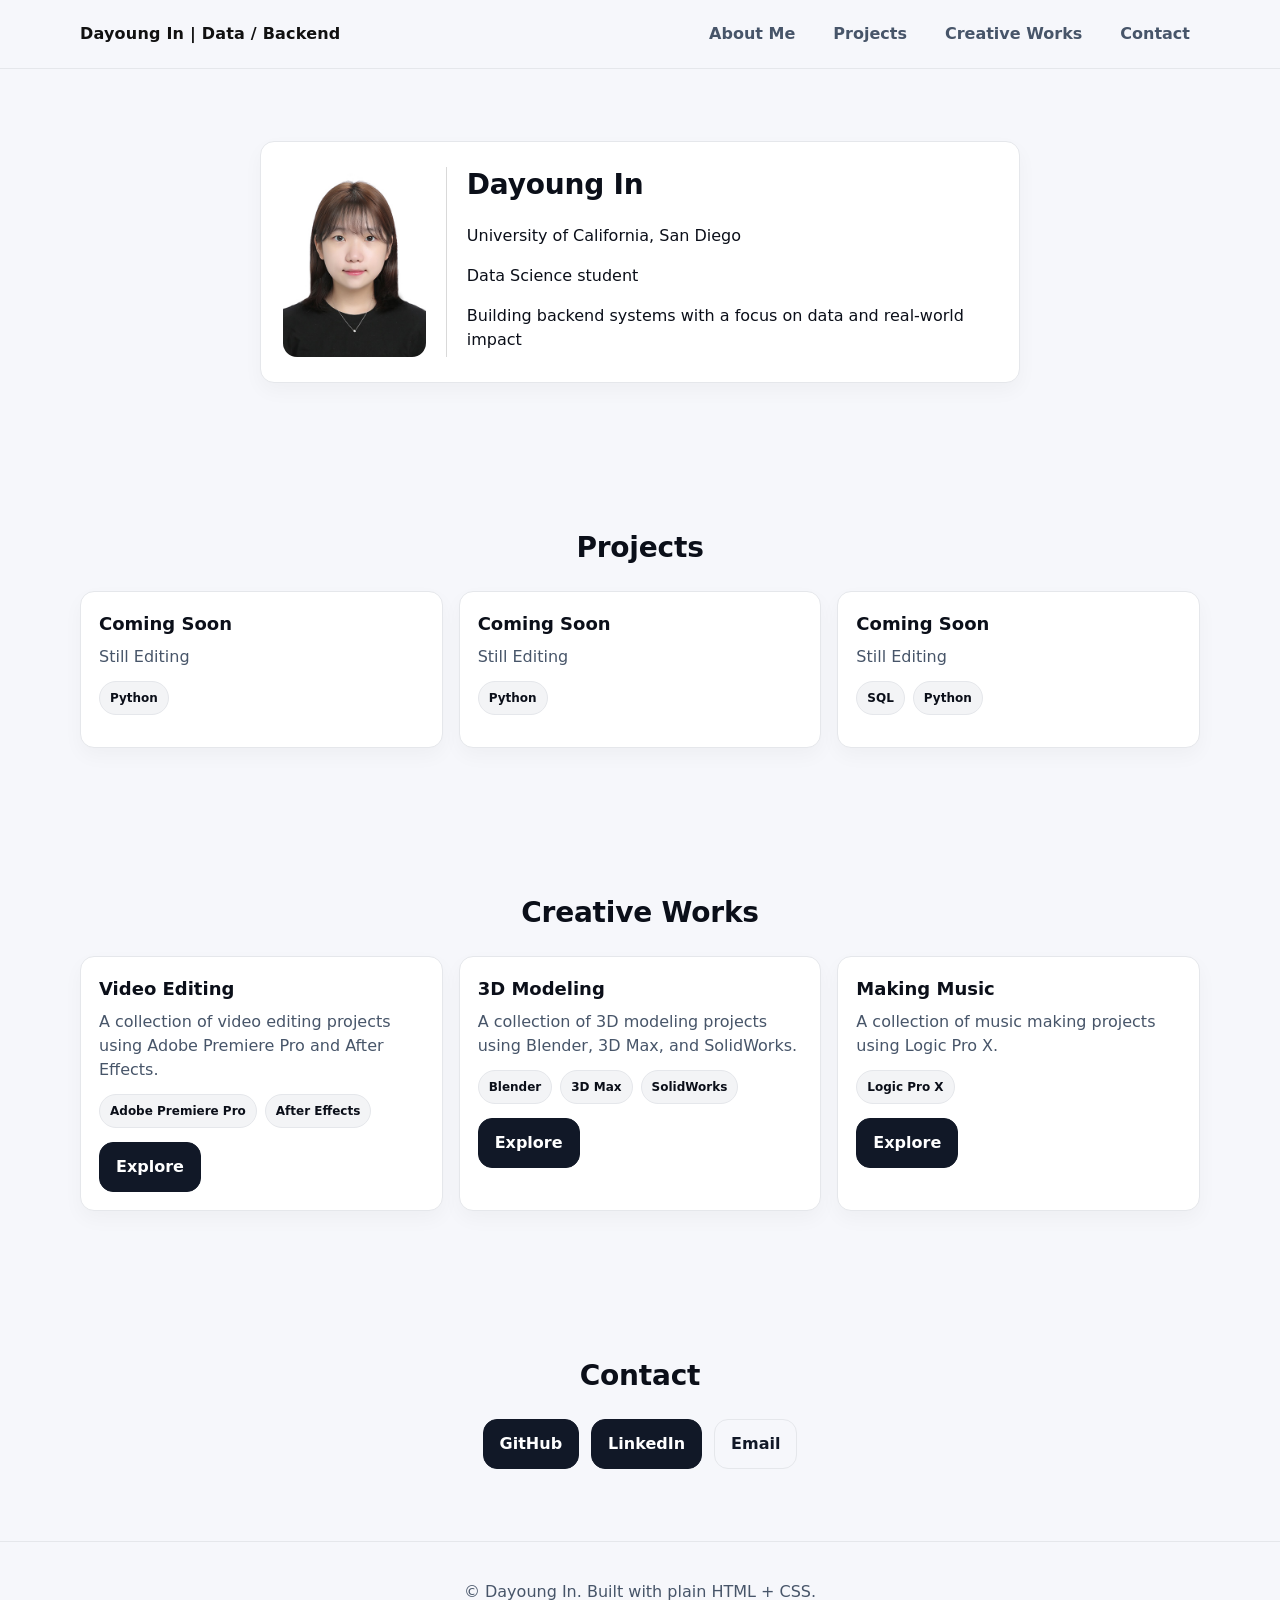
==== index.html @ 344b8fb2 "Add files via upload" ====
<!doctype html>
<!--
  Portfolio: single-page layout (About Me / Projects / Contact).
  No JS and no frameworks; navigation uses plain anchor links + CSS.
-->
<html lang="en">
  <head>
    <meta charset="utf-8" />
    <meta name="viewport" content="width=device-width, initial-scale=1" />
    <meta name="description" content="Portfolio of Dayoung In: Data Science, backend, and data engineering." />
    <title>Dayoung In | Portfolio</title>
    <link rel="stylesheet" href="./styles.css" />
  </head>

  <body id="top">
    <a class="skip-link" href="#main">Skip to content</a>

    <header class="site-header">
      <div class="container header-inner">
        <a class="brand" href="#about" aria-label="Dayoung In home">
          <!--span class="brand-mark" aria-hidden="true"></span-->
          <span class="brand-text">Dayoung In | Data / Backend</span>
        </a>

        <nav class="nav" aria-label="Primary navigation">
          <a class="nav-link" href="#about">About Me</a>
          <a class="nav-link" href="#projects">Projects</a>
          <a class="nav-link" href="#creativeworks">Creative Works</a>
          <a class="nav-link" href="#contact">Contact</a>
        </nav>
      </div>
    </header>

    <main id="main">
      <section class="section" id="about" aria-label="About Me">
        <div class="container">

          <div class="about-card">
            <div class="about-content">
              <img src="Profile_Photo.jpg" class="about-image">
              <div class="about-divider" aria-hidden="true"></div>
              <div class="about-info">
                <h3 class="about-name">Dayoung In</h3>
                <p class="about-text">University of California, San Diego</p>
                <p class="about-text">Data Science student</p>
                <p class="about-text">Building backend systems with a focus on data and real-world impact</p>
              </div>
            </div>
          </div>
        </div>
      </section>

      <section class="section" id="projects" aria-label="Projects">
        <div class="container">
          <header class="section-head">
            <h2>Projects</h2>
          </header>

          <!-- Project cards (links go to separate HTML pages in /projects). -->
          <div class="cards" role="list" aria-label="Project cards">
            <article class="card" role="listitem">
              <h3>Coming Soon</h3>
              <p class="card-summary">
                Still Editing
              </p>
              <ul class="tag-row" aria-label="Tech stack">
                <li class="tag">Python</li>
              </ul>
              <!--a class="btn btn-primary" href="./projects/backend-data-pipeline.html">View Project</a>-->
            </article>

            <article class="card" role="listitem">
              <h3>Coming Soon</h3>
              <p class="card-summary">
                Still Editing
              </p>
              <ul class="tag-row" aria-label="Tech stack">
                <li class="tag">Python</li>
              </ul>
              <!--a class="btn btn-primary" href="./projects/recommendation-api.html">View Project</a>-->
            </article>

            <article class="card" role="listitem">
              <h3>Coming Soon</h3>
              <p class="card-summary">
                Still Editing
              </p>
              <ul class="tag-row" aria-label="Tech stack">
                <li class="tag">SQL</li>
                <li class="tag">Python</li>
              </ul>
              <!--a class="btn btn-primary" href="./projects/analytics-dashboard.html">View Project</a>-->
            </article>
          </div>
        </div>
      </section>

      <section class="section" id="creativeworks" aria-label="Creative Works">
        <div class="container">
          <header class="section-head">
            <h2>Creative Works</h2>
          </header>

          <!-- Project cards (links go to separate HTML pages in /creativeworks). -->
          <div class="cards" role="list" aria-label="Creative Works cards">
            <article class="card" role="listitem">
              <h3>Video Editing</h3>
              <p class="card-summary">
                A collection of video editing projects using Adobe Premiere Pro and After Effects.
              </p>
              <ul class="tag-row" aria-label="Tech stack">
                <li class="tag">Adobe Premiere Pro</li>
                <li class="tag">After Effects</li>
              </ul>
              <a class="btn btn-primary" href="./creativeworks/video-editing.html">Explore</a>
            </article>

            <article class="card" role="listitem">
              <h3>3D Modeling</h3>
              <p class="card-summary">
                A collection of 3D modeling projects using Blender, 3D Max, and SolidWorks.
              </p>
              <ul class="tag-row" aria-label="Tech stack">
                <li class="tag">Blender</li>
                <li class="tag">3D Max</li>
                <li class="tag">SolidWorks</li>
              </ul>
              <a class="btn btn-primary" href="./creativeworks/3d-modeling.html">Explore</a>
            </article>

            <article class="card" role="listitem">
              <h3>Making Music</h3>
              <p class="card-summary">
                A collection of music making projects using Logic Pro X.
              </p>
              <ul class="tag-row" aria-label="Tech stack">
                <li class="tag">Logic Pro X</li>
              </ul>
              <a class="btn btn-primary" href="./creativeworks/music-making.html">Explore</a>
            </article>
          </div>
        </div>
      </section>

      <section class="section" id="contact" aria-label="Contact">
        <div class="container">
          <header class="section-head">
            <h2>Contact</h2>
          </header>

          <div class="contact-links">
            <a class="btn btn-primary" href="https://github.com/dayoungin99" target="_blank" rel="noreferrer">GitHub</a>
            <a class="btn btn-primary" href="https://www.linkedin.com/in/dayoungin" target="_blank" rel="noreferrer">LinkedIn</a>
            <a class="btn btn-secondary" href="mailto:dain@ucsd.edu">Email</a>
          </div>
        </div>
      </section>
    </main>

    <footer class="site-footer" aria-label="Footer">
      <div class="container">
        <p class="muted">© Dayoung In. Built with plain HTML + CSS.</p>
      </div>
    </footer>
  </body>
</html>
---- styles.css ----
:root{
  --bg: #f6f7fb;
  --panel: #ffffff;
  --panel-2: #f8fafc;
  --text: #0b0f19;
  --muted: #475569;
  --border: #e5e7eb;
  --accent: #111827;
  --accent-2: #374151;
  --shadow: 0 10px 24px rgba(2, 6, 23, 0.06);
  --radius: 14px;
}

*{ box-sizing: border-box; }

html{
  scroll-behavior: smooth;
  scroll-padding-top: 90px; /* helps anchors land below the sticky header */
}

html, body{
  height: 100%;
}

body{
  margin: 0;
  font-family: ui-sans-serif, system-ui, -apple-system, Segoe UI, Roboto, Helvetica, Arial, "Apple Color Emoji","Segoe UI Emoji";
  color: var(--text);
  background: var(--bg);
  line-height: 1.5;
}

.skip-link{
  position: absolute;
  left: -999px;
  top: 0;
  padding: 10px 14px;
  background: #111827;
  color: #ffffff;
  border-radius: var(--radius);
  z-index: 999;
}
.skip-link:focus{ left: 12px; top: 12px; }

.container{
  width: min(1120px, calc(100% - 40px));
  margin: 0 auto;
  text-align: center; /* centered layout; individual cards set their own alignment */
}

.site-header{
  position: sticky;
  top: 0;
  z-index: 20;
  backdrop-filter: none;
  background: rgba(246, 247, 251, 0.92);
  border-bottom: 1px solid var(--border);
}
.header-inner{
  display: flex;
  align-items: center;
  justify-content: space-between;
  padding: 14px 0;
}

.brand{
  display: inline-flex;
  align-items: center;
  gap: 10px;
  text-decoration: none;
}
.brand-mark{
  width: 34px;
  height: 34px;
  border-radius: var(--radius);
  background: linear-gradient(135deg, var(--accent), var(--accent-2));
  box-shadow: 0 8px 20px rgba(17, 24, 39, 0.12);
}
.brand-text{
  font-weight: 800;
  letter-spacing: 0.2px;
  color: #111;
}
.brand-text:hover{
  color: #5385ef;
}

.nav{
  display: flex;
  gap: 18px;
}
.nav-link{
  color: var(--muted);
  text-decoration: none;
  font-weight: 650;
  border-radius: var(--radius);
  padding: 8px 10px;
}
.nav-link:hover, .nav-link:focus{
  color: var(--text);
  outline: none;
  background: rgba(17, 24, 39, 0.04);
}

.hero{ padding: 56px 0 34px; }
.hero-inner{
  display: grid;
  grid-template-columns: 1.2fr 0.8fr;
  gap: 26px;
  align-items: start;
}
.eyebrow{
  color: var(--muted);
  font-weight: 750;
  margin: 0 0 10px;
  letter-spacing: 0.4px;
  text-transform: uppercase;
  font-size: 12px;
}

h1{
  font-size: clamp(26px, 3.2vw, 44px);
  line-height: 1.08;
  margin: 0 0 18px;
}
.hero-ctas{
  display: flex;
  gap: 12px;
  flex-wrap: wrap;
  margin-bottom: 18px;
}

.btn{
  display: inline-flex;
  align-items: center;
  justify-content: center;
  gap: 10px;
  padding: 12px 16px;
  border-radius: var(--radius);
  border: 1px solid var(--border);
  text-decoration: none;
  font-weight: 750;
  color: var(--text);
  background: var(--panel-2);
}
.btn:hover, .btn:focus{
  outline: none;
  border-color: rgba(17, 24, 39, 0.22);
}
.btn-secondary:hover, .btn-secondary:focus{
  background: rgba(17, 24, 39, 0.04);
}
.btn-primary:hover, .btn-primary:focus{
  filter: brightness(0.98);
}
.btn-primary{
  background: var(--accent);
  color: #ffffff;
  border-color: var(--accent);
}
.btn-secondary{
  background: transparent;
  color: var(--accent);
}
.btn-full{ width: 100%; margin-top: 10px; }

.meta-grid{
  display: grid;
  gap: 10px 22px;
  grid-template-columns: 1fr 1fr;
  margin: 0;
}
.meta-grid dt{
  color: var(--muted);
  font-size: 13px;
  font-weight: 700;
  margin-bottom: 4px;
}
.meta-grid dd{
  margin: 0;
  font-weight: 720;
}
.meta-grid a{ color: var(--text); }

.hero-card{
  border-radius: var(--radius);
  background: linear-gradient(180deg, rgba(255,255,255,0.07), rgba(255,255,255,0.03));
  border: 1px solid rgba(255,255,255,0.10);
  box-shadow: var(--shadow);
  padding: 20px;
}
.hero-card-top{
  display: flex;
  gap: 14px;
  align-items: center;
  margin-bottom: 14px;
}
.avatar{
  width: 52px;
  height: 52px;
  border-radius: 16px;
  display: grid;
  place-items: center;
  font-weight: 900;
  background: radial-gradient(circle at 30% 25%, rgba(110,231,255,0.9), rgba(167,139,250,0.8));
  color: #050710;
}
.hero-card-title{
  margin: 0;
  font-size: 18px;
}
.hero-card-subtitle{
  margin: 3px 0 0;
  color: var(--muted);
}

.checklist{
  margin: 0;
  padding-left: 18px;
  color: rgba(255,255,255,0.86);
}
.checklist li{ margin: 8px 0; }

.social-row{
  margin-top: 16px;
  display: flex;
  gap: 10px;
  flex-wrap: wrap;
}
.chip{
  border: 1px solid rgba(255,255,255,0.14);
  padding: 8px 12px;
  border-radius: 999px;
  text-decoration: none;
  font-weight: 750;
  color: var(--text);
  background: rgba(255,255,255,0.05);
}
.chip:hover{ border-color: rgba(255,255,255,0.25); }

.section{
  padding: 72px 0;
}
.section-alt{
  background: linear-gradient(to bottom, rgba(2, 6, 23, 0.02), transparent);
}
.section-head{
  text-align: center;
  margin-bottom: 22px;
}
h2{
  margin: 0;
  font-size: 28px;
  letter-spacing: -0.2px;
}
.section-head p{
  margin: 0;
  color: var(--muted);
  max-width: 520px;
}

.cards{
  display: grid;
  grid-template-columns: repeat(auto-fit, minmax(280px, 1fr));
  gap: 16px;
}

.card{
  border-radius: var(--radius);
  border: 1px solid var(--border);
  background: var(--panel);
  padding: 18px;
  box-shadow: 0 8px 20px rgba(2, 6, 23, 0.035);
  text-align: left;
}

.card:hover {
  box-shadow: 0 12px 30px rgba(2, 6, 23, 0.200);
}

.card-media{
  border-radius: 14px;
  border: 1px solid rgba(255,255,255,0.10);
  background: rgba(255,255,255,0.03);
  padding: 10px;
  position: relative;
  margin-bottom: 12px;
  overflow: hidden;
}
.media-graphic svg{
  width: 100%;
  height: 92px;
  display: block;
}
.media-badge{
  position: absolute;
  top: 10px;
  left: 10px;
  padding: 7px 10px;
  border-radius: 999px;
  background: rgba(110,231,255,0.18);
  border: 1px solid rgba(110,231,255,0.35);
  font-weight: 850;
  font-size: 12px;
}
.media-badge--muted{
  background: rgba(167,139,250,0.14);
  border-color: rgba(167,139,250,0.35);
}

.card h3{
  margin: 0 0 8px;
  font-size: 18px;
}
.card-summary{
  margin: 0 0 12px;
  color: var(--muted);
}

.tag-row{
  list-style: none;
  padding: 0;
  margin: 0 0 14px;
  display: flex;
  gap: 8px;
  flex-wrap: wrap;
}
.tag{
  font-size: 12px;
  padding: 7px 10px;
  border-radius: 999px;
  border: 1px solid var(--border);
  color: var(--text);
  background: #f3f4f6;
  font-weight: 700;
}

.bullets{
  margin: 0 0 14px;
  padding-left: 18px;
  color: var(--muted);
}
.bullets li{ margin: 7px 0; }

.card-links{
  display: flex;
  gap: 10px;
  flex-wrap: wrap;
  justify-content: flex-start;
}
.link-btn{
  display: inline-flex;
  align-items: center;
  justify-content: center;
  padding: 10px 12px;
  border-radius: 12px;
  border: 1px solid rgba(255,255,255,0.14);
  text-decoration: none;
  font-weight: 800;
  background: rgba(255,255,255,0.05);
  color: var(--text);
}
.link-btn:hover{ border-color: rgba(17, 24, 39, 0.26); }

.about-grid{
  display: grid;
  grid-template-columns: 1.1fr 0.9fr;
  gap: 18px;
  align-items: start;
}
.lead{
  color: var(--muted);
  font-size: 16px;
  margin: 0 0 14px;
}

.panel{
  border-radius: var(--radius);
  background: rgba(255,255,255,0.04);
  border: 1px solid rgba(255,255,255,0.10);
  padding: 18px;
}
.panel-title{
  margin: 0 0 10px;
  font-size: 18px;
}
.skill-list{
  list-style: none;
  padding: 0;
  margin: 0;
}
.skill-list li{
  margin: 12px 0;
  color: rgba(255,255,255,0.86);
}
.panel-note{
  margin-top: 14px;
  color: var(--muted);
  font-size: 13px;
}

.contact-grid{
  display: grid;
  grid-template-columns: 0.95fr 1.05fr;
  gap: 18px;
  align-items: start;
}
.contact-links{
  display: flex;
  gap: 12px;
  flex-wrap: wrap;
  margin-top: 12px;
  justify-content: center;
}

.form-card{
  border-radius: var(--radius);
  background: rgba(255,255,255,0.04);
  border: 1px solid rgba(255,255,255,0.10);
  padding: 18px;
}
.form-title{
  margin: 0 0 12px;
  font-size: 18px;
}
.field{
  display: grid;
  gap: 6px;
  margin: 12px 0;
}
.field span{
  color: var(--muted);
  font-weight: 750;
  font-size: 13px;
}
input, textarea{
  width: 100%;
  border-radius: var(--radius);
  border: 1px solid rgba(255,255,255,0.14);
  background: rgba(0,0,0,0.18);
  color: var(--text);
  padding: 12px 12px;
  font: inherit;
}
textarea{ resize: vertical; min-height: 120px; }
input:focus, textarea:focus{
  outline: none;
  border-color: rgba(110,231,255,0.45);
  box-shadow: 0 0 0 4px rgba(110,231,255,0.12);
}
.form-hint{
  margin: 10px 0 0;
  color: var(--muted);
  font-size: 13px;
}

.site-footer{
  padding: 22px 0 30px;
  border-top: 1px solid var(--border);
  background: transparent;
}
.footer-inner{
  display: flex;
  justify-content: space-between;
  gap: 14px;
  flex-wrap: wrap;
}
.footer-links{
  margin: 0;
  color: var(--muted);
}
.footer-links a{
  color: var(--muted);
  text-decoration: none;
  font-weight: 750;
}
.footer-links a:hover{ color: var(--text); }
.sep{ padding: 0 10px; color: rgba(255,255,255,0.25); }

@media (max-width: 920px){
  .hero-inner{ grid-template-columns: 1fr; }
  .cards{ grid-template-columns: 1fr; }
  .about-grid{ grid-template-columns: 1fr; }
  .contact-grid{ grid-template-columns: 1fr; }
  .meta-grid{ grid-template-columns: 1fr; }
}

/* New classes used by the updated index + project detail pages */
.muted{ color: var(--muted); }

.about-card{
  margin: 0 auto;
  max-width: 760px;
  background: var(--panel);
  border: 1px solid var(--border);
  border-radius: var(--radius);
  box-shadow: 0 8px 20px rgba(2, 6, 23, 0.035);
  padding: 22px;
}

.about-card:hover {
  box-shadow: 0 12px 30px rgba(2, 6, 23, 0.08);
}

.about-content {
  display: flex;
  align-items: center;
  gap: 20px;
}

.about-image{
  width: 20%;
  height: 20%;
  object-fit: cover;
  border-radius: var(--radius);
}

.about-divider {
  width: 1px;
  height: 190px;
  background-color: #d9d9d9;
  flex-shrink: 0;
}

.about-info {
  display: flex;
  flex-direction: column;
  align-items: flex-start;
  text-align: left;
}

.about-name{
  font-size: 28px;
  margin: 0 0 10px;
  letter-spacing: -0.2px;
}

.about-text{
  margin: 8px 0;
  color: var(--text);
  font-size: 16px;
}

.section-detail{
  padding-top: 54px;
}

.detail-card{
  max-width: 860px;
  margin: 0 auto;
}

.detail-title{
  font-size: clamp(26px, 4vw, 40px);
  margin: 0 0 10px;
  letter-spacing: -0.3px;
}

.detail-grid{
  display: grid;
  grid-template-columns: 1fr 1fr;
  gap: 16px;
}

@media (max-width: 720px){
  .detail-grid{ grid-template-columns: 1fr; }
}
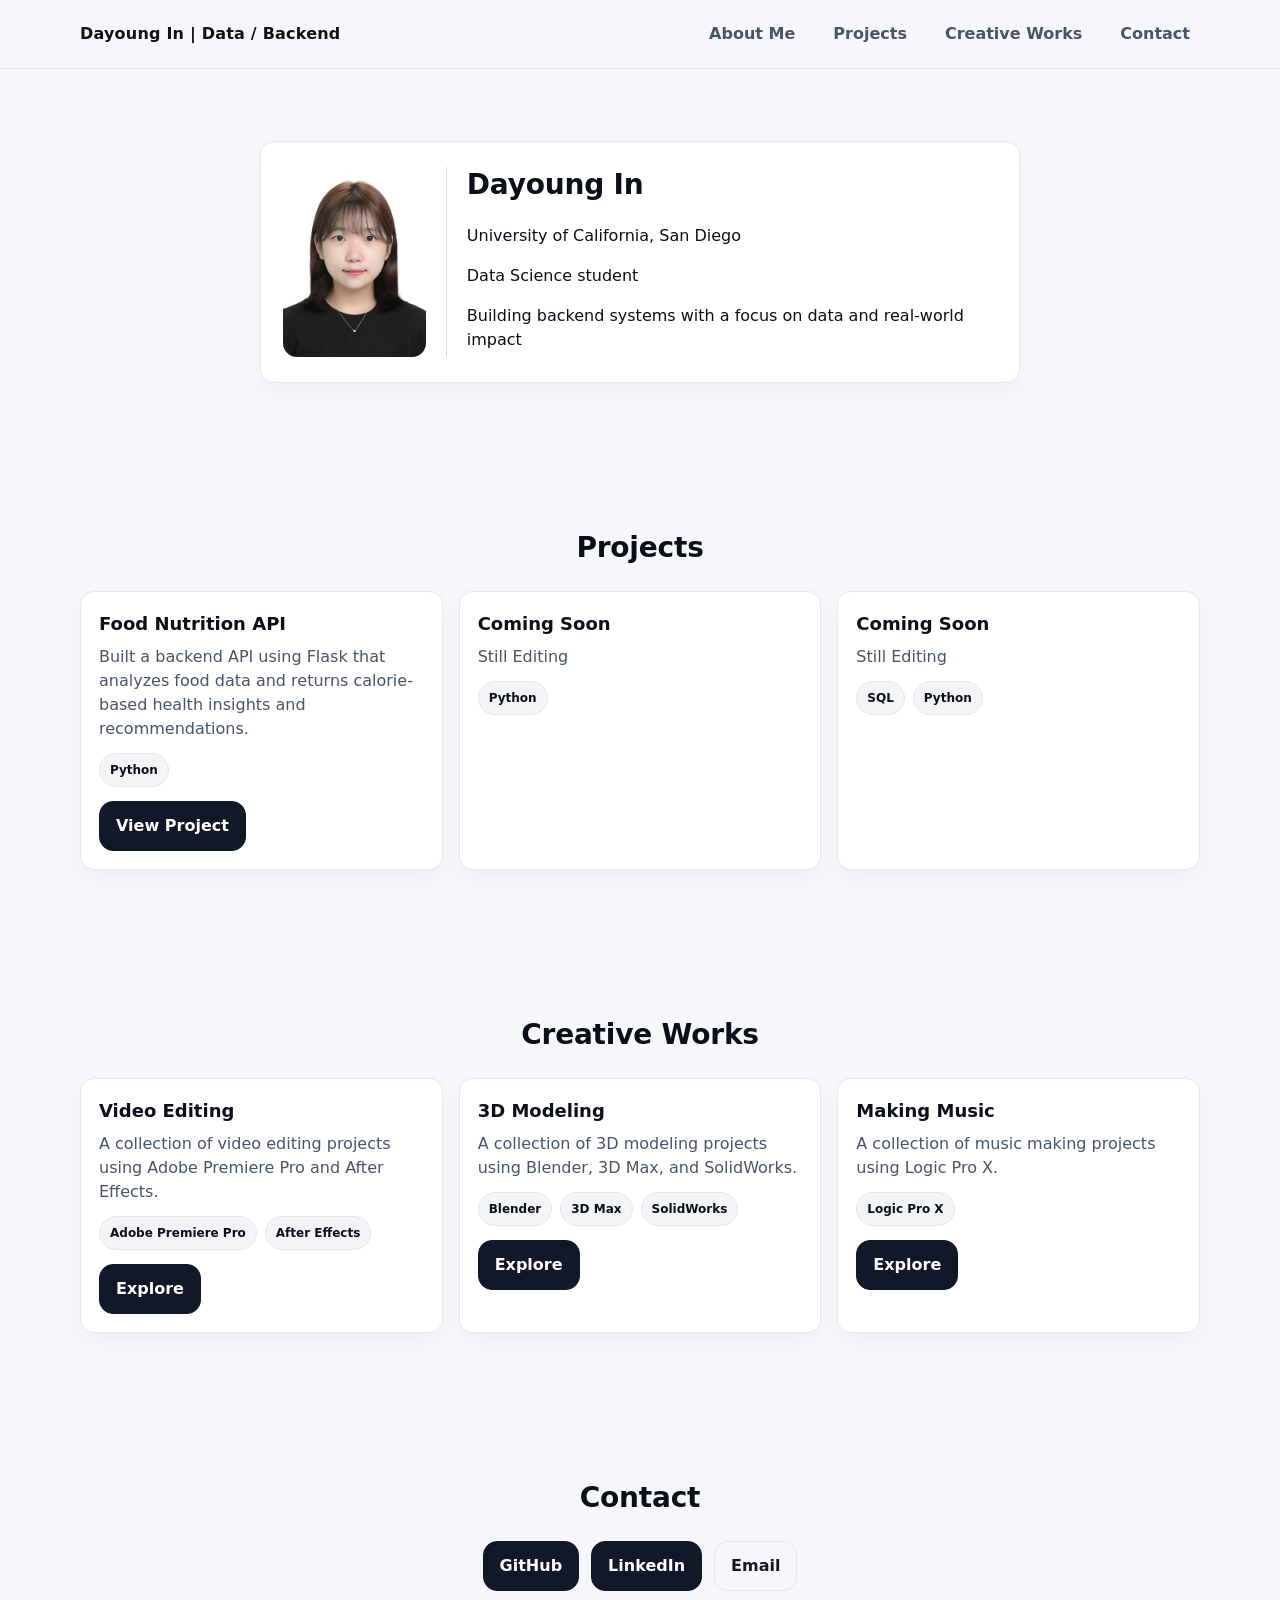
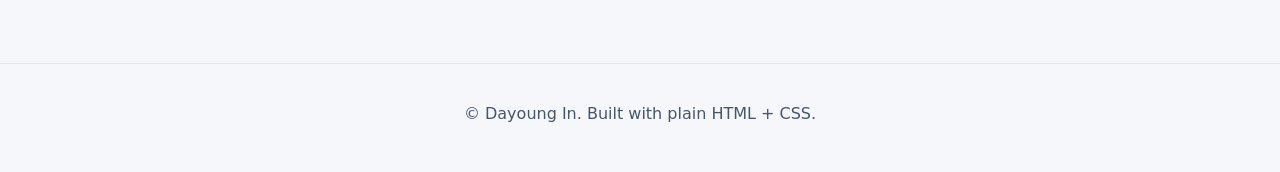
==== commit f4e962ea: "Update index.html" ====
--- a/index.html
+++ b/index.html
@@ -59,14 +59,14 @@
           <!-- Project cards (links go to separate HTML pages in /projects). -->
           <div class="cards" role="list" aria-label="Project cards">
             <article class="card" role="listitem">
-              <h3>Coming Soon</h3>
+              <h3>Food Nutrition API</h3>
               <p class="card-summary">
-                Still Editing
+                Built a backend API using Flask that analyzes food data and returns calorie-based health insights and recommendations.
               </p>
               <ul class="tag-row" aria-label="Tech stack">
                 <li class="tag">Python</li>
               </ul>
-              <!--a class="btn btn-primary" href="./projects/backend-data-pipeline.html">View Project</a>-->
+              <a class="btn btn-primary" href="./projects/food-nutrition-api.html">View Project</a>
             </article>
 
             <article class="card" role="listitem">
@@ -112,7 +112,7 @@
                 <li class="tag">Adobe Premiere Pro</li>
                 <li class="tag">After Effects</li>
               </ul>
-              <a class="btn btn-primary" href="./creativeworks/video-editing.html">Explore</a>
+              <a class="btn btn-primary" href="./creative-works/video-editing.html">Explore</a>
             </article>
 
             <article class="card" role="listitem">
@@ -125,7 +125,7 @@
                 <li class="tag">3D Max</li>
                 <li class="tag">SolidWorks</li>
               </ul>
-              <a class="btn btn-primary" href="./creativeworks/3d-modeling.html">Explore</a>
+              <a class="btn btn-primary" href="./creative-works/3d-modeling.html">Explore</a>
             </article>
 
             <article class="card" role="listitem">
@@ -136,7 +136,7 @@
               <ul class="tag-row" aria-label="Tech stack">
                 <li class="tag">Logic Pro X</li>
               </ul>
-              <a class="btn btn-primary" href="./creativeworks/music-making.html">Explore</a>
+              <a class="btn btn-primary" href="./creative-works/music-making.html">Explore</a>
             </article>
           </div>
         </div>
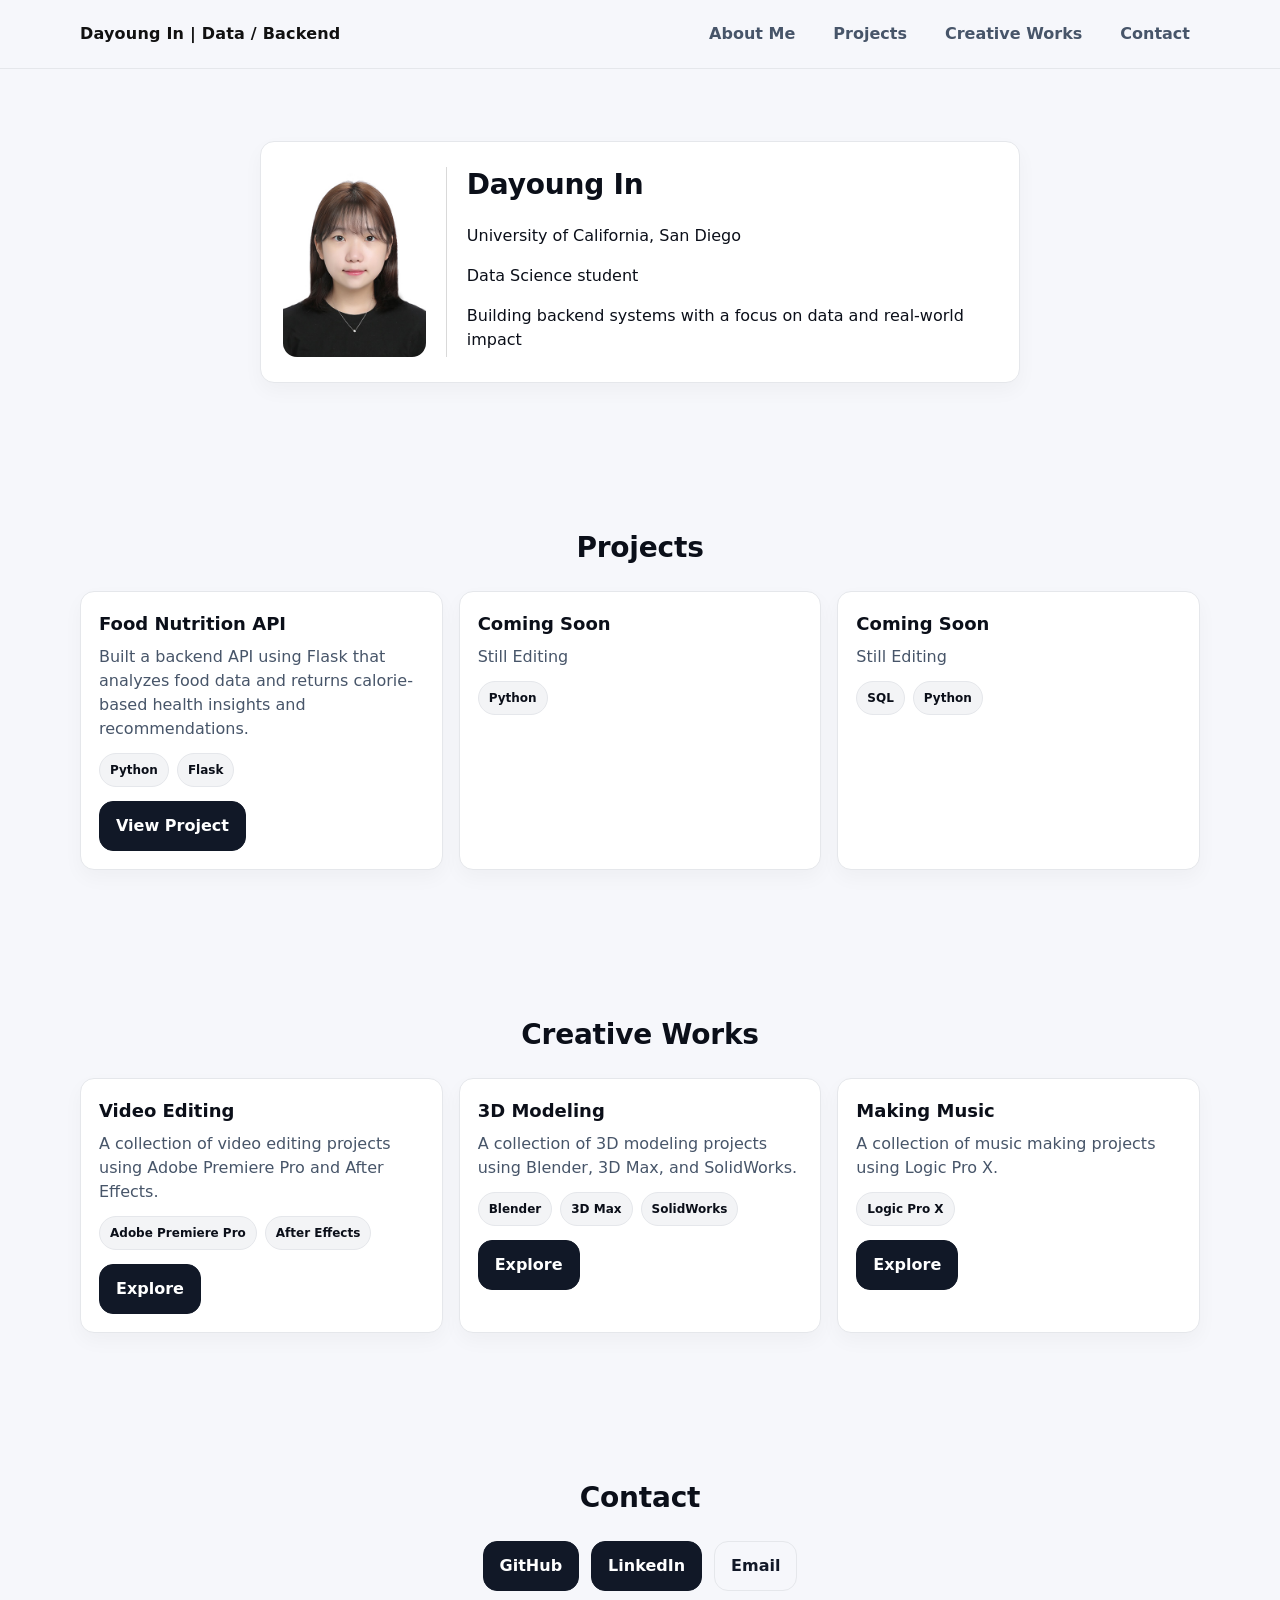
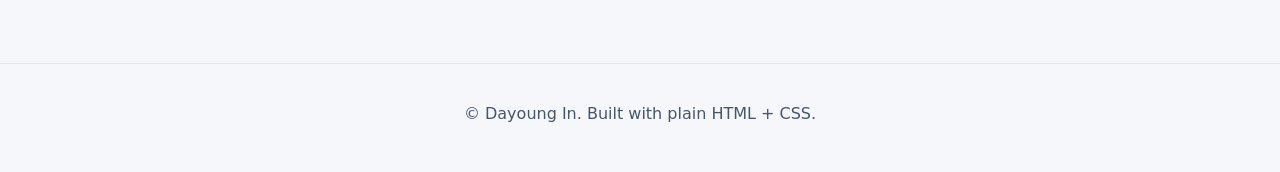
==== commit d6af0c8f: "Update index.html" ====
--- a/index.html
+++ b/index.html
@@ -37,7 +37,7 @@
 
           <div class="about-card">
             <div class="about-content">
-              <img src="Profile_Photo.jpg" class="about-image">
+              <img src="profile-photo.jpg" class="about-image">
               <div class="about-divider" aria-hidden="true"></div>
               <div class="about-info">
                 <h3 class="about-name">Dayoung In</h3>
@@ -65,6 +65,7 @@
               </p>
               <ul class="tag-row" aria-label="Tech stack">
                 <li class="tag">Python</li>
+                <li class="tag">Flask</li>
               </ul>
               <a class="btn btn-primary" href="./projects/food-nutrition-api.html">View Project</a>
             </article>
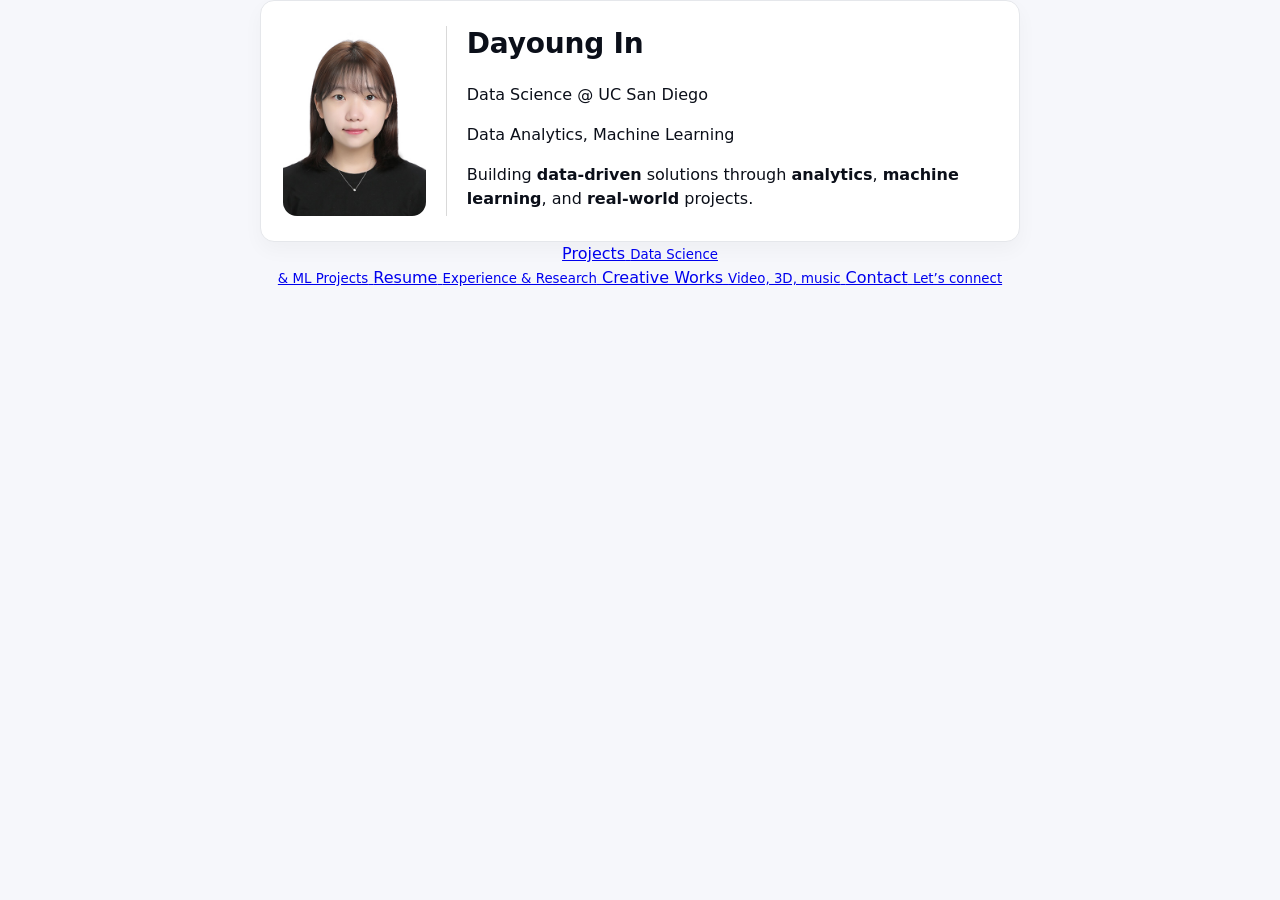
==== commit 94e34a94: "Update index.html" ====
--- a/index.html
+++ b/index.html
@@ -7,162 +7,57 @@
   <head>
     <meta charset="utf-8" />
     <meta name="viewport" content="width=device-width, initial-scale=1" />
-    <meta name="description" content="Portfolio of Dayoung In: Data Science, backend, and data engineering." />
+    <meta name="description" content="Portfolio of Dayoung In: Data Science, Data Analyst, Machine Learning." />
     <title>Dayoung In | Portfolio</title>
     <link rel="stylesheet" href="./styles.css" />
   </head>
 
-  <body id="top">
+  <body id="top" class="home-page">
     <a class="skip-link" href="#main">Skip to content</a>
-
-    <header class="site-header">
-      <div class="container header-inner">
-        <a class="brand" href="#about" aria-label="Dayoung In home">
-          <!--span class="brand-mark" aria-hidden="true"></span-->
-          <span class="brand-text">Dayoung In | Data / Backend</span>
-        </a>
-
-        <nav class="nav" aria-label="Primary navigation">
-          <a class="nav-link" href="#about">About Me</a>
-          <a class="nav-link" href="#projects">Projects</a>
-          <a class="nav-link" href="#creativeworks">Creative Works</a>
-          <a class="nav-link" href="#contact">Contact</a>
-        </nav>
-      </div>
-    </header>
-
     <main id="main">
-      <section class="section" id="about" aria-label="About Me">
+      <section class="home-section" id="about" aria-label="Home">
         <div class="container">
 
+          <!-- <p class="home-greeting">Hi 👋, I'm</p> -->
           <div class="about-card">
             <div class="about-content">
               <img src="profile-photo.jpg" class="about-image">
               <div class="about-divider" aria-hidden="true"></div>
               <div class="about-info">
                 <h3 class="about-name">Dayoung In</h3>
-                <p class="about-text">University of California, San Diego</p>
-                <p class="about-text">Data Science student</p>
-                <p class="about-text">Building backend systems with a focus on data and real-world impact</p>
+                <p class="about-text">Data Science @ UC San Diego</p>
+                <p class="about-text">Data Analytics, Machine Learning</p>
+                <p class="about-text">Building <strong>data-driven</strong> solutions through <strong>analytics</strong>, <strong>machine learning</strong>, and <strong>real-world</strong> projects.</p>
               </div>
             </div>
           </div>
-        </div>
-      </section>
 
-      <section class="section" id="projects" aria-label="Projects">
-        <div class="container">
-          <header class="section-head">
-            <h2>Projects</h2>
-          </header>
+          <div class="home-actions">
+            <a href="./projects.html" class="home-action-card">
+              <span>Projects</span>
+              <small>Data Science <br> & ML Projects</small>
+            </a>
 
-          <!-- Project cards (links go to separate HTML pages in /projects). -->
-          <div class="cards" role="list" aria-label="Project cards">
-            <article class="card" role="listitem">
-              <h3>Food Nutrition API</h3>
-              <p class="card-summary">
-                Built a backend API using Flask that analyzes food data and returns calorie-based health insights and recommendations.
-              </p>
-              <ul class="tag-row" aria-label="Tech stack">
-                <li class="tag">Python</li>
-                <li class="tag">Flask</li>
-              </ul>
-              <a class="btn btn-primary" href="./projects/food-nutrition-api.html">View Project</a>
-            </article>
+            <a href="./resume.html" class="home-action-card">
+              <span>Resume</span>
+              <small>Experience & Research</small>
+            </a>
 
-            <article class="card" role="listitem">
-              <h3>Coming Soon</h3>
-              <p class="card-summary">
-                Still Editing
-              </p>
-              <ul class="tag-row" aria-label="Tech stack">
-                <li class="tag">Python</li>
-              </ul>
-              <!--a class="btn btn-primary" href="./projects/recommendation-api.html">View Project</a>-->
-            </article>
+            <a href="./creativeworks.html" class="home-action-card">
+              <span>Creative Works</span>
+              <small>Video, 3D, music</small>
+            </a>
 
-            <article class="card" role="listitem">
-              <h3>Coming Soon</h3>
-              <p class="card-summary">
-                Still Editing
-              </p>
-              <ul class="tag-row" aria-label="Tech stack">
-                <li class="tag">SQL</li>
-                <li class="tag">Python</li>
-              </ul>
-              <!--a class="btn btn-primary" href="./projects/analytics-dashboard.html">View Project</a>-->
-            </article>
-          </div>
-        </div>
-      </section>
-
-      <section class="section" id="creativeworks" aria-label="Creative Works">
-        <div class="container">
-          <header class="section-head">
-            <h2>Creative Works</h2>
-          </header>
-
-          <!-- Project cards (links go to separate HTML pages in /creativeworks). -->
-          <div class="cards" role="list" aria-label="Creative Works cards">
-            <article class="card" role="listitem">
-              <h3>Video Editing</h3>
-              <p class="card-summary">
-                A collection of video editing projects using Adobe Premiere Pro and After Effects.
-              </p>
-              <ul class="tag-row" aria-label="Tech stack">
-                <li class="tag">Adobe Premiere Pro</li>
-                <li class="tag">After Effects</li>
-              </ul>
-              <a class="btn btn-primary" href="./creative-works/video-editing.html">Explore</a>
-            </article>
-
-            <article class="card" role="listitem">
-              <h3>3D Modeling</h3>
-              <p class="card-summary">
-                A collection of 3D modeling projects using Blender, 3D Max, and SolidWorks.
-              </p>
-              <ul class="tag-row" aria-label="Tech stack">
-                <li class="tag">Blender</li>
-                <li class="tag">3D Max</li>
-                <li class="tag">SolidWorks</li>
-              </ul>
-              <a class="btn btn-primary" href="./creative-works/3d-modeling.html">Explore</a>
-            </article>
-
-            <article class="card" role="listitem">
-              <h3>Making Music</h3>
-              <p class="card-summary">
-                A collection of music making projects using Logic Pro X.
-              </p>
-              <ul class="tag-row" aria-label="Tech stack">
-                <li class="tag">Logic Pro X</li>
-              </ul>
-              <a class="btn btn-primary" href="./creative-works/music-making.html">Explore</a>
-            </article>
-          </div>
-        </div>
-      </section>
-
-      <section class="section" id="contact" aria-label="Contact">
-        <div class="container">
-          <header class="section-head">
-            <h2>Contact</h2>
-          </header>
-
-          <div class="contact-links">
-            <a class="btn btn-primary" href="https://github.com/dayoungin99" target="_blank" rel="noreferrer">GitHub</a>
-            <a class="btn btn-primary" href="https://www.linkedin.com/in/dayoungin" target="_blank" rel="noreferrer">LinkedIn</a>
-            <a class="btn btn-secondary" href="mailto:dain@ucsd.edu">Email</a>
+            <a href="./contact.html" class="home-action-card">
+              <span>Contact</span>
+              <small>Let’s connect</small>
+            </a>
           </div>
         </div>
       </section>
     </main>
 
-    <footer class="site-footer" aria-label="Footer">
-      <div class="container">
-        <p class="muted">© Dayoung In. Built with plain HTML + CSS.</p>
-      </div>
-    </footer>
+    <script src="./script.js"></script>
   </body>
 </html>
 
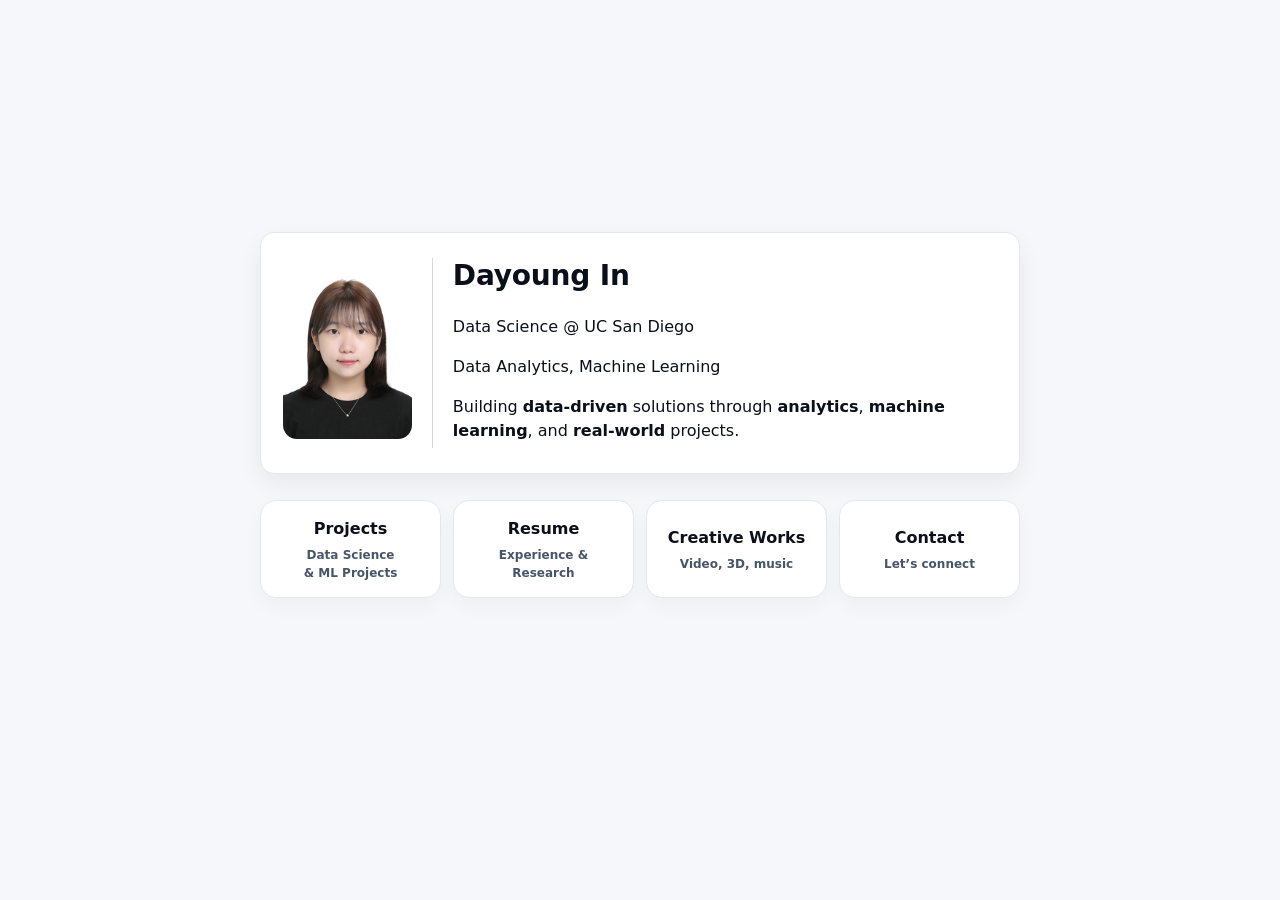
==== commit 8c82b3aa: "Update" ====
--- a/index.html
+++ b/index.html
@@ -21,7 +21,7 @@
           <!-- <p class="home-greeting">Hi 👋, I'm</p> -->
           <div class="about-card">
             <div class="about-content">
-              <img src="profile-photo.jpg" class="about-image">
+              <img src="./images/profile-photo.jpg" class="about-image">
               <div class="about-divider" aria-hidden="true"></div>
               <div class="about-info">
                 <h3 class="about-name">Dayoung In</h3>
--- a/styles.css
+++ b/styles.css
@@ -1,4 +1,4 @@
-:root{
+:root {
   --bg: #f6f7fb;
   --panel: #ffffff;
   --panel-2: #f8fafc;
@@ -6,500 +6,72 @@
   --muted: #475569;
   --border: #e5e7eb;
   --accent: #111827;
-  --accent-2: #374151;
   --shadow: 0 10px 24px rgba(2, 6, 23, 0.06);
   --radius: 14px;
 }
 
-*{ box-sizing: border-box; }
-
-html{
-  scroll-behavior: smooth;
-  scroll-padding-top: 90px; /* helps anchors land below the sticky header */
-}
-
-html, body{
+* {
+  box-sizing: border-box;
+}
+
+html,
+body {
   height: 100%;
 }
 
-body{
+body {
   margin: 0;
-  font-family: ui-sans-serif, system-ui, -apple-system, Segoe UI, Roboto, Helvetica, Arial, "Apple Color Emoji","Segoe UI Emoji";
+  font-family: ui-sans-serif, system-ui, -apple-system, Segoe UI, Roboto, Helvetica, Arial;
   color: var(--text);
   background: var(--bg);
   line-height: 1.5;
 }
 
-.skip-link{
+body.home-page {
+  overflow: hidden;
+}
+
+.skip-link {
   position: absolute;
   left: -999px;
   top: 0;
   padding: 10px 14px;
-  background: #111827;
+  background: var(--accent);
   color: #ffffff;
   border-radius: var(--radius);
   z-index: 999;
 }
-.skip-link:focus{ left: 12px; top: 12px; }
-
-.container{
+
+.skip-link:focus {
+  left: 12px;
+  top: 12px;
+}
+
+.container {
   width: min(1120px, calc(100% - 40px));
   margin: 0 auto;
-  text-align: center; /* centered layout; individual cards set their own alignment */
-}
-
-.site-header{
-  position: sticky;
-  top: 0;
-  z-index: 20;
-  backdrop-filter: none;
-  background: rgba(246, 247, 251, 0.92);
-  border-bottom: 1px solid var(--border);
-}
-.header-inner{
+  text-align: center;
+}
+
+.home-section {
+  min-height: calc(100vh - 70px);
   display: flex;
   align-items: center;
-  justify-content: space-between;
-  padding: 14px 0;
-}
-
-.brand{
-  display: inline-flex;
-  align-items: center;
-  gap: 10px;
-  text-decoration: none;
-}
-.brand-mark{
-  width: 34px;
-  height: 34px;
-  border-radius: var(--radius);
-  background: linear-gradient(135deg, var(--accent), var(--accent-2));
-  box-shadow: 0 8px 20px rgba(17, 24, 39, 0.12);
-}
-.brand-text{
-  font-weight: 800;
-  letter-spacing: 0.2px;
-  color: #111;
-}
-.brand-text:hover{
-  color: #5385ef;
-}
-
-.nav{
-  display: flex;
-  gap: 18px;
-}
-.nav-link{
-  color: var(--muted);
-  text-decoration: none;
-  font-weight: 650;
-  border-radius: var(--radius);
-  padding: 8px 10px;
-}
-.nav-link:hover, .nav-link:focus{
-  color: var(--text);
-  outline: none;
-  background: rgba(17, 24, 39, 0.04);
-}
-
-.hero{ padding: 56px 0 34px; }
-.hero-inner{
-  display: grid;
-  grid-template-columns: 1.2fr 0.8fr;
-  gap: 26px;
-  align-items: start;
-}
-.eyebrow{
-  color: var(--muted);
-  font-weight: 750;
-  margin: 0 0 10px;
-  letter-spacing: 0.4px;
-  text-transform: uppercase;
-  font-size: 12px;
-}
-
-h1{
-  font-size: clamp(26px, 3.2vw, 44px);
-  line-height: 1.08;
-  margin: 0 0 18px;
-}
-.hero-ctas{
-  display: flex;
-  gap: 12px;
-  flex-wrap: wrap;
-  margin-bottom: 18px;
-}
-
-.btn{
-  display: inline-flex;
-  align-items: center;
-  justify-content: center;
-  gap: 10px;
-  padding: 12px 16px;
-  border-radius: var(--radius);
-  border: 1px solid var(--border);
-  text-decoration: none;
-  font-weight: 750;
-  color: var(--text);
-  background: var(--panel-2);
-}
-.btn:hover, .btn:focus{
-  outline: none;
-  border-color: rgba(17, 24, 39, 0.22);
-}
-.btn-secondary:hover, .btn-secondary:focus{
-  background: rgba(17, 24, 39, 0.04);
-}
-.btn-primary:hover, .btn-primary:focus{
-  filter: brightness(0.98);
-}
-.btn-primary{
-  background: var(--accent);
-  color: #ffffff;
-  border-color: var(--accent);
-}
-.btn-secondary{
-  background: transparent;
-  color: var(--accent);
-}
-.btn-full{ width: 100%; margin-top: 10px; }
-
-.meta-grid{
-  display: grid;
-  gap: 10px 22px;
-  grid-template-columns: 1fr 1fr;
-  margin: 0;
-}
-.meta-grid dt{
-  color: var(--muted);
-  font-size: 13px;
-  font-weight: 700;
-  margin-bottom: 4px;
-}
-.meta-grid dd{
-  margin: 0;
-  font-weight: 720;
-}
-.meta-grid a{ color: var(--text); }
-
-.hero-card{
-  border-radius: var(--radius);
-  background: linear-gradient(180deg, rgba(255,255,255,0.07), rgba(255,255,255,0.03));
-  border: 1px solid rgba(255,255,255,0.10);
-  box-shadow: var(--shadow);
-  padding: 20px;
-}
-.hero-card-top{
-  display: flex;
-  gap: 14px;
-  align-items: center;
-  margin-bottom: 14px;
-}
-.avatar{
-  width: 52px;
-  height: 52px;
-  border-radius: 16px;
-  display: grid;
-  place-items: center;
-  font-weight: 900;
-  background: radial-gradient(circle at 30% 25%, rgba(110,231,255,0.9), rgba(167,139,250,0.8));
-  color: #050710;
-}
-.hero-card-title{
-  margin: 0;
-  font-size: 18px;
-}
-.hero-card-subtitle{
-  margin: 3px 0 0;
-  color: var(--muted);
-}
-
-.checklist{
-  margin: 0;
-  padding-left: 18px;
-  color: rgba(255,255,255,0.86);
-}
-.checklist li{ margin: 8px 0; }
-
-.social-row{
-  margin-top: 16px;
-  display: flex;
-  gap: 10px;
-  flex-wrap: wrap;
-}
-.chip{
-  border: 1px solid rgba(255,255,255,0.14);
-  padding: 8px 12px;
-  border-radius: 999px;
-  text-decoration: none;
-  font-weight: 750;
-  color: var(--text);
-  background: rgba(255,255,255,0.05);
-}
-.chip:hover{ border-color: rgba(255,255,255,0.25); }
-
-.section{
-  padding: 72px 0;
-}
-.section-alt{
-  background: linear-gradient(to bottom, rgba(2, 6, 23, 0.02), transparent);
-}
-.section-head{
-  text-align: center;
-  margin-bottom: 22px;
-}
-h2{
-  margin: 0;
-  font-size: 28px;
-  letter-spacing: -0.2px;
-}
-.section-head p{
-  margin: 0;
-  color: var(--muted);
-  max-width: 520px;
-}
-
-.cards{
-  display: grid;
-  grid-template-columns: repeat(auto-fit, minmax(280px, 1fr));
-  gap: 16px;
-}
-
-.card{
-  border-radius: var(--radius);
-  border: 1px solid var(--border);
-  background: var(--panel);
-  padding: 18px;
-  box-shadow: 0 8px 20px rgba(2, 6, 23, 0.035);
-  text-align: left;
-}
-
-.card:hover {
-  box-shadow: 0 12px 30px rgba(2, 6, 23, 0.200);
-}
-
-.card-media{
-  border-radius: 14px;
-  border: 1px solid rgba(255,255,255,0.10);
-  background: rgba(255,255,255,0.03);
-  padding: 10px;
-  position: relative;
-  margin-bottom: 12px;
-  overflow: hidden;
-}
-.media-graphic svg{
-  width: 100%;
-  height: 92px;
-  display: block;
-}
-.media-badge{
-  position: absolute;
-  top: 10px;
-  left: 10px;
-  padding: 7px 10px;
-  border-radius: 999px;
-  background: rgba(110,231,255,0.18);
-  border: 1px solid rgba(110,231,255,0.35);
-  font-weight: 850;
-  font-size: 12px;
-}
-.media-badge--muted{
-  background: rgba(167,139,250,0.14);
-  border-color: rgba(167,139,250,0.35);
-}
-
-.card h3{
-  margin: 0 0 8px;
-  font-size: 18px;
-}
-.card-summary{
-  margin: 0 0 12px;
-  color: var(--muted);
-}
-
-.tag-row{
-  list-style: none;
   padding: 0;
-  margin: 0 0 14px;
-  display: flex;
-  gap: 8px;
-  flex-wrap: wrap;
-}
-.tag{
-  font-size: 12px;
-  padding: 7px 10px;
-  border-radius: 999px;
-  border: 1px solid var(--border);
-  color: var(--text);
-  background: #f3f4f6;
-  font-weight: 700;
-}
-
-.bullets{
-  margin: 0 0 14px;
-  padding-left: 18px;
-  color: var(--muted);
-}
-.bullets li{ margin: 7px 0; }
-
-.card-links{
-  display: flex;
-  gap: 10px;
-  flex-wrap: wrap;
-  justify-content: flex-start;
-}
-.link-btn{
-  display: inline-flex;
-  align-items: center;
-  justify-content: center;
-  padding: 10px 12px;
-  border-radius: 12px;
-  border: 1px solid rgba(255,255,255,0.14);
-  text-decoration: none;
-  font-weight: 800;
-  background: rgba(255,255,255,0.05);
-  color: var(--text);
-}
-.link-btn:hover{ border-color: rgba(17, 24, 39, 0.26); }
-
-.about-grid{
-  display: grid;
-  grid-template-columns: 1.1fr 0.9fr;
-  gap: 18px;
-  align-items: start;
-}
-.lead{
-  color: var(--muted);
-  font-size: 16px;
-  margin: 0 0 14px;
-}
-
-.panel{
-  border-radius: var(--radius);
-  background: rgba(255,255,255,0.04);
-  border: 1px solid rgba(255,255,255,0.10);
-  padding: 18px;
-}
-.panel-title{
-  margin: 0 0 10px;
-  font-size: 18px;
-}
-.skill-list{
-  list-style: none;
-  padding: 0;
-  margin: 0;
-}
-.skill-list li{
-  margin: 12px 0;
-  color: rgba(255,255,255,0.86);
-}
-.panel-note{
-  margin-top: 14px;
-  color: var(--muted);
-  font-size: 13px;
-}
-
-.contact-grid{
-  display: grid;
-  grid-template-columns: 0.95fr 1.05fr;
-  gap: 18px;
-  align-items: start;
-}
-.contact-links{
-  display: flex;
-  gap: 12px;
-  flex-wrap: wrap;
-  margin-top: 12px;
-  justify-content: center;
-}
-
-.form-card{
-  border-radius: var(--radius);
-  background: rgba(255,255,255,0.04);
-  border: 1px solid rgba(255,255,255,0.10);
-  padding: 18px;
-}
-.form-title{
-  margin: 0 0 12px;
-  font-size: 18px;
-}
-.field{
-  display: grid;
-  gap: 6px;
-  margin: 12px 0;
-}
-.field span{
-  color: var(--muted);
-  font-weight: 750;
-  font-size: 13px;
-}
-input, textarea{
-  width: 100%;
-  border-radius: var(--radius);
-  border: 1px solid rgba(255,255,255,0.14);
-  background: rgba(0,0,0,0.18);
-  color: var(--text);
-  padding: 12px 12px;
-  font: inherit;
-}
-textarea{ resize: vertical; min-height: 120px; }
-input:focus, textarea:focus{
-  outline: none;
-  border-color: rgba(110,231,255,0.45);
-  box-shadow: 0 0 0 4px rgba(110,231,255,0.12);
-}
-.form-hint{
-  margin: 10px 0 0;
-  color: var(--muted);
-  font-size: 13px;
-}
-
-.site-footer{
-  padding: 22px 0 30px;
-  border-top: 1px solid var(--border);
-  background: transparent;
-}
-.footer-inner{
-  display: flex;
-  justify-content: space-between;
-  gap: 14px;
-  flex-wrap: wrap;
-}
-.footer-links{
-  margin: 0;
-  color: var(--muted);
-}
-.footer-links a{
-  color: var(--muted);
-  text-decoration: none;
-  font-weight: 750;
-}
-.footer-links a:hover{ color: var(--text); }
-.sep{ padding: 0 10px; color: rgba(255,255,255,0.25); }
-
-@media (max-width: 920px){
-  .hero-inner{ grid-template-columns: 1fr; }
-  .cards{ grid-template-columns: 1fr; }
-  .about-grid{ grid-template-columns: 1fr; }
-  .contact-grid{ grid-template-columns: 1fr; }
-  .meta-grid{ grid-template-columns: 1fr; }
-}
-
-/* New classes used by the updated index + project detail pages */
-.muted{ color: var(--muted); }
-
-.about-card{
+}
+
+.about-card {
   margin: 0 auto;
   max-width: 760px;
   background: var(--panel);
   border: 1px solid var(--border);
   border-radius: var(--radius);
-  box-shadow: 0 8px 20px rgba(2, 6, 23, 0.035);
+  box-shadow: var(--shadow);
   padding: 22px;
 }
 
 .about-card:hover {
-  box-shadow: 0 12px 30px rgba(2, 6, 23, 0.08);
+  box-shadow: 0 14px 32px rgba(2, 6, 23, 0.09);
 }
 
 .about-content {
@@ -508,9 +80,10 @@
   gap: 20px;
 }
 
-.about-image{
-  width: 20%;
-  height: 20%;
+.about-image {
+  width: 26%;
+  min-width: 120px;
+  max-width: 150px;
   object-fit: cover;
   border-radius: var(--radius);
 }
@@ -529,40 +102,474 @@
   text-align: left;
 }
 
-.about-name{
+.about-name {
   font-size: 28px;
   margin: 0 0 10px;
   letter-spacing: -0.2px;
 }
 
-.about-text{
+.about-text {
   margin: 8px 0;
   color: var(--text);
   font-size: 16px;
 }
 
-.section-detail{
-  padding-top: 54px;
-}
-
-.detail-card{
-  max-width: 860px;
+.home-actions {
+  margin: 26px auto 0;
+  max-width: 760px;
+  display: grid;
+  grid-template-columns: repeat(4, 1fr);
+  gap: 12px;
+}
+
+.home-action-card {
+  min-height: 98px;
+  display: flex;
+  flex-direction: column;
+  justify-content: center;
+  background: var(--panel);
+  border: 1px solid var(--border);
+  border-radius: 16px;
+  padding: 14px 12px;
+  text-decoration: none;
+  color: var(--text);
+  box-shadow: 0 8px 20px rgba(2, 6, 23, 0.035);
+  transition: transform 0.25s ease, box-shadow 0.25s ease, border-color 0.25s ease;
+}
+
+.home-action-card span {
+  display: block;
+  font-size: 16px;
+  font-weight: 850;
+  margin-bottom: 5px;
+}
+
+.home-action-card small {
+  display: block;
+  color: var(--muted);
+  font-size: 12px;
+  font-weight: 650;
+}
+
+.home-action-card:hover,
+.home-action-card:focus {
+  outline: none;
+  transform: translateY(-6px);
+  border-color: rgba(17, 24, 39, 0.2);
+  box-shadow: 0 16px 34px rgba(2, 6, 23, 0.12);
+}
+
+.site-footer {
+  height: 70px;
+  display: flex;
+  align-items: center;
+  border-top: 1px solid var(--border);
+  background: transparent;
+}
+
+.muted {
+  color: var(--muted);
+}
+
+@media (max-width: 820px) {
+  body.home-page {
+    overflow: auto;
+  }
+
+  .home-section {
+    min-height: auto;
+    padding: 60px 0 40px;
+  }
+
+  .about-content {
+    flex-direction: column;
+    text-align: center;
+  }
+
+  .about-image {
+    width: 150px;
+  }
+
+  .about-divider {
+    width: 100%;
+    height: 1px;
+  }
+
+  .about-info {
+    align-items: center;
+    text-align: center;
+  }
+
+  .home-actions {
+    grid-template-columns: repeat(2, 1fr);
+    max-width: 460px;
+  }
+}
+
+@media (max-width: 520px) {
+  .container {
+    width: min(100% - 28px, 1120px);
+  }
+
+  .home-actions {
+    grid-template-columns: 1fr;
+  }
+
+  .about-name {
+    font-size: 24px;
+  }
+
+  .about-text {
+    font-size: 14px;
+  }
+}
+
+.site-header {
+  position: sticky;
+  top: 0;
+  z-index: 20;
+  background: rgba(246, 247, 251, 0.92);
+  border-bottom: 1px solid var(--border);
+}
+
+.header-inner {
+  display: flex;
+  align-items: center;
+  justify-content: space-between;
+  padding: 14px 0;
+}
+
+.brand {
+  text-decoration: none;
+}
+
+.brand-text {
+  font-weight: 850;
+  color: var(--text);
+}
+
+.nav {
+  display: flex;
+  gap: 18px;
+}
+
+.nav-link {
+  color: var(--muted);
+  text-decoration: none;
+  font-weight: 700;
+  padding: 8px 10px;
+  border-radius: var(--radius);
+}
+
+.nav-link:hover,
+.nav-link.active {
+  color: var(--text);
+  background: rgba(17, 24, 39, 0.05);
+}
+
+.section {
+  padding: 72px 0;
+}
+
+.page-hero {
+  padding-bottom: 36px;
+}
+
+.page-kicker {
+  margin: 0 0 10px;
+  color: var(--muted);
+  font-weight: 800;
+  font-size: 13px;
+  text-transform: uppercase;
+  letter-spacing: 0.5px;
+}
+
+h1 {
+  margin: 0 0 14px;
+  font-size: clamp(36px, 5vw, 64px);
+  letter-spacing: -1px;
+}
+
+.page-description {
+  max-width: 660px;
   margin: 0 auto;
-}
-
-.detail-title{
-  font-size: clamp(26px, 4vw, 40px);
+  color: var(--muted);
+  font-size: 17px;
+}
+
+.filter-row {
+  display: flex;
+  justify-content: center;
+  gap: 10px;
+  margin-bottom: 28px;
+  flex-wrap: wrap;
+}
+
+.filter-btn {
+  padding: 10px 14px;
+  border-radius: 999px;
+  border: 1px solid var(--border);
+  background: var(--panel);
+  font-weight: 750;
+  cursor: pointer;
+  transition: all 0.25s ease;
+}
+
+.filter-btn:hover,
+.filter-btn.active {
+  background: var(--accent);
+  color: white;
+}
+
+.cards {
+  display: grid;
+  grid-template-columns: repeat(3, 1fr);
+  gap: 16px;
+}
+
+.card {
+  border-radius: var(--radius);
+  border: 1px solid var(--border);
+  background: var(--panel);
+  padding: 20px;
+  box-shadow: 0 8px 20px rgba(2, 6, 23, 0.035);
+  text-align: left;
+  transition: transform 0.25s ease, box-shadow 0.25s ease;
+}
+
+.card:hover {
+  transform: translateY(-6px);
+  box-shadow: 0 16px 34px rgba(2, 6, 23, 0.12);
+}
+
+/* .card-status {
+  display: inline-block;
   margin: 0 0 10px;
-  letter-spacing: -0.3px;
-}
-
-.detail-grid{
+  font-size: 12px;
+  font-weight: 850;
+  color: var(--muted);
+} */
+
+.card-date {
+  font-size: 13px;
+  font-weight: 700;
+  color: var(--muted);
+  margin: 0 0 10px;
+  letter-spacing: 0.3px;
+}
+
+.card h3 {
+  margin: 0 0 8px;
+  font-size: 20px;
+}
+
+.card-summary {
+  margin: 0 0 14px;
+  color: var(--muted);
+}
+
+.tag-row {
+  list-style: none;
+  padding: 0;
+  margin: 0 0 16px;
+  display: flex;
+  gap: 8px;
+  flex-wrap: wrap;
+}
+
+.tag {
+  font-size: 12px;
+  padding: 7px 10px;
+  border-radius: 999px;
+  border: 1px solid var(--border);
+  color: var(--text);
+  background: #f3f4f6;
+  font-weight: 700;
+}
+
+.btn {
+  display: inline-flex;
+  align-items: center;
+  justify-content: center;
+  padding: 11px 15px;
+  border-radius: var(--radius);
+  border: 1px solid var(--border);
+  text-decoration: none;
+  font-weight: 750;
+  color: var(--text);
+  background: var(--panel-2);
+}
+
+.btn-primary {
+  background: var(--accent);
+  color: #ffffff;
+  border-color: var(--accent);
+}
+
+.btn-secondary {
+  background: transparent;
+  color: var(--accent);
+}
+
+.page-header {
+  padding: 24px 0;
+}
+
+.page-nav {
+  display: flex;
+  justify-content: center;
+  gap: 32px;
+}
+
+.page-nav a {
+  text-decoration: none;
+  color: var(--text);
+  font-weight: 700;
+}
+
+.contact-page {
+  min-height: 80vh;
+
+  display: flex;
+  justify-content: center;
+  align-items: center;
+}
+
+.contact-container {
+  text-align: center;
+  max-width: 700px;
+}
+
+.page-label {
+  font-weight: 800;
+  letter-spacing: 1px;
+  color: var(--muted);
+}
+
+.contact-page h1 {
+  font-size: 72px;
+  margin: 12px 0 24px;
+}
+
+.contact-description {
+  font-size: 22px;
+  color: var(--muted);
+  margin-bottom: 48px;
+}
+
+.contact-buttons {
+  display: flex;
+  justify-content: center;
+  gap: 16px;
+  flex-wrap: wrap;
+}
+
+.contact-btn {
+  padding: 16px 28px;
+
+  background: white;
+  border: 1px solid var(--border);
+
+  border-radius: 14px;
+
+  text-decoration: none;
+  color: var(--text);
+
+  font-weight: 700;
+
+  transition: 0.2s;
+}
+
+.contact-btn:hover {
+  transform: translateY(-3px);
+}
+
+.resume-hero-actions {
+  margin-top: 28px;
+  display: flex;
+  justify-content: center;
+  gap: 12px;
+  flex-wrap: wrap;
+}
+
+.resume-story-section {
+  padding: 40px 0 90px;
+}
+
+.resume-story {
+  max-width: 820px;
   display: grid;
-  grid-template-columns: 1fr 1fr;
-  gap: 16px;
-}
-
-@media (max-width: 720px){
-  .detail-grid{ grid-template-columns: 1fr; }
-}
-
+  gap: 32px;
+}
+
+.resume-step {
+  background: var(--panel);
+  border: 1px solid var(--border);
+  border-radius: 24px;
+  padding: 34px;
+  text-align: left;
+  box-shadow: var(--shadow);
+}
+
+.resume-label {
+  display: inline-block;
+  margin-bottom: 12px;
+  color: var(--muted);
+  font-size: 13px;
+  font-weight: 850;
+  text-transform: uppercase;
+  letter-spacing: 0.5px;
+}
+
+.resume-step h2 {
+  margin: 0 0 14px;
+  font-size: clamp(26px, 3vw, 38px);
+  letter-spacing: -0.6px;
+}
+
+.resume-step p {
+  margin: 0 0 22px;
+  color: var(--muted);
+  font-size: 18px;
+}
+
+.resume-tags {
+  list-style: none;
+  padding: 0;
+  margin: 22px 0 0;
+  display: flex;
+  gap: 10px;
+  flex-wrap: wrap;
+}
+
+.resume-tags li {
+  padding: 9px 12px;
+  border-radius: 999px;
+  background: #f3f4f6;
+  border: 1px solid var(--border);
+  font-weight: 750;
+}
+
+.resume-final {
+  text-align: center;
+}
+
+.reveal {
+  opacity: 0;
+  transform: translateY(34px);
+  transition: opacity 0.7s ease, transform 0.7s ease;
+}
+
+.reveal.is-visible {
+  opacity: 1;
+  transform: translateY(0);
+}
+
+/* .home-greeting{
+  max-width: 760px;
+  margin: 0 auto 10 px;
+  font-size: 30px;
+  font-weight: 600;
+  text-align: left;
+  color: var(--text);
+} */
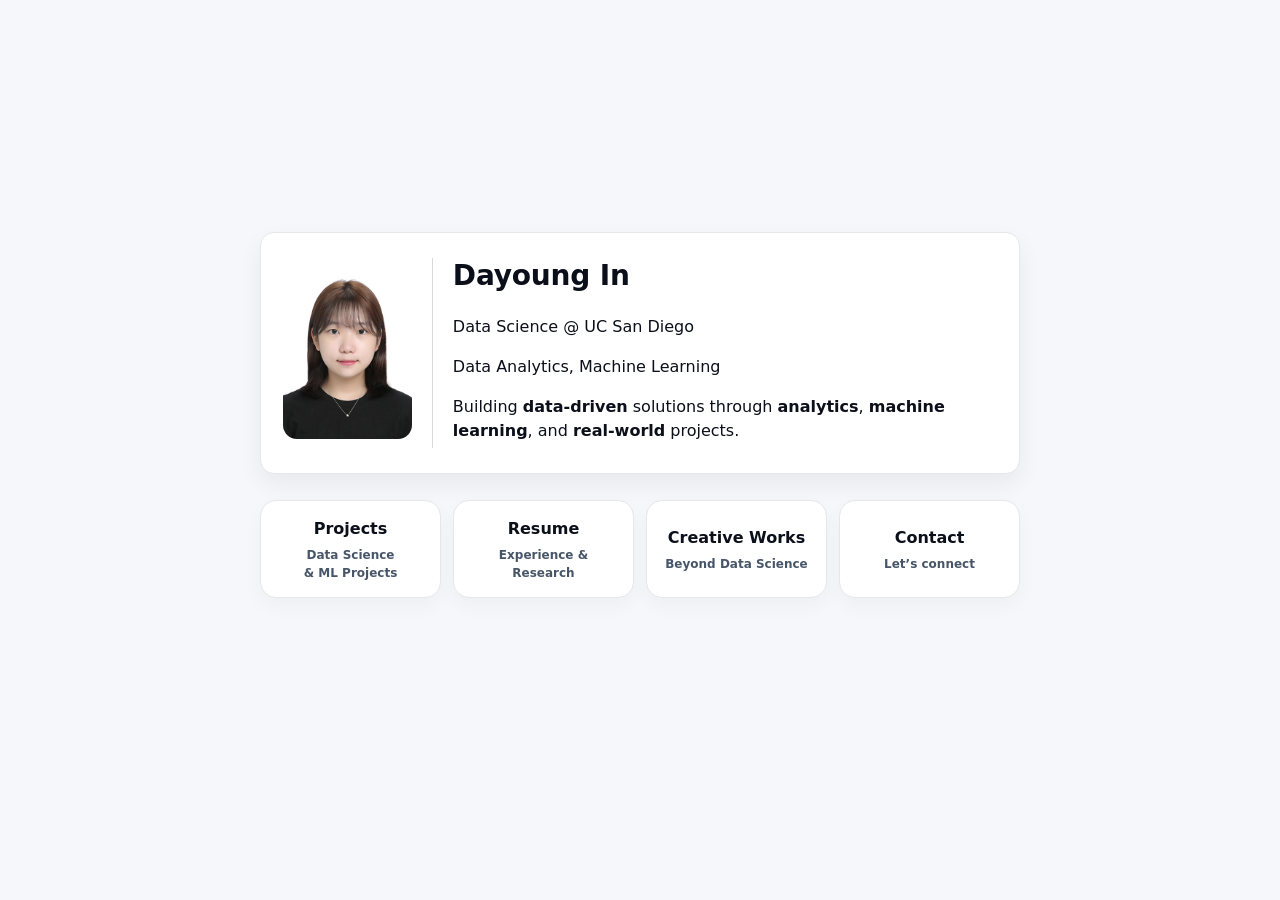
==== commit cc667b7a: "Update" ====
--- a/index.html
+++ b/index.html
@@ -45,7 +45,7 @@
 
             <a href="./creativeworks.html" class="home-action-card">
               <span>Creative Works</span>
-              <small>Video, 3D, music</small>
+              <small>Beyond Data Science</small>
             </a>
 
             <a href="./contact.html" class="home-action-card">
--- a/styles.css
+++ b/styles.css
@@ -368,6 +368,15 @@
   color: var(--muted);
 }
 
+.card-image {
+  width: 100%;
+  height: 180px;
+  object-fit: cover;
+  border-radius: 18px;
+  margin-bottom: 16px;
+  border: 1px solid var(--border);
+}
+
 .tag-row {
   list-style: none;
   padding: 0;
@@ -573,3 +582,163 @@
   text-align: left;
   color: var(--text);
 } */
+
+.section-detail {
+  padding: 36px 0;
+}
+
+.detail-card {
+  max-width: none;
+  margin: 0 auto;
+  padding: 18px;
+}
+
+.detail-card > .btn-secondary {
+  margin-bottom: 12px;
+}
+
+.project-hero-image {
+  width: 100%;
+  height: auto;
+  max-height: none;
+  object-fit: contain;
+  display: block;
+  border-radius: 18px;
+  margin: 12px 0 14px;
+  border: 1px solid var(--border);
+}
+
+.detail-title {
+  font-size: clamp(40px, 4vw, 56px);
+  margin: 0 0 14px;
+}
+
+.card-links {
+  display: flex;
+  gap: 12px;
+  flex-wrap: wrap;
+  margin-top: 28px;
+  margin-bottom: 0;
+}
+
+.project-gallery {
+  display: grid;
+  grid-template-columns: 3fr 1.2fr;
+  gap: 14px;
+  margin: 12px 0 14px;
+  align-items: stretch;
+}
+
+.project-gallery-main {
+  width: 100%;
+  height: 460px;
+  object-fit: cover;
+  display: block;
+  border-radius: 18px;
+  border: 1px solid var(--border);
+  background: #ffffff;
+}
+
+.project-gallery-thumbs {
+  display: grid;
+  grid-template-columns: 1fr 1fr;
+  gap: 12px;
+}
+
+.gallery-thumb {
+  padding: 0;
+  border: 1px solid var(--border);
+  border-radius: 14px;
+  background: #ffffff;
+  cursor: pointer;
+  overflow: hidden;
+  height: 224px;
+}
+
+.gallery-thumb img {
+  width: 100%;
+  height: 100%;
+  object-fit: cover;
+  display: block;
+}
+
+.gallery-thumb.active {
+  border: 2px solid var(--accent);
+}
+
+@media (max-width: 900px) {
+  .project-gallery {
+    grid-template-columns: 1fr;
+  }
+
+  .project-gallery-main {
+    height: auto;
+  }
+
+  .project-gallery-thumbs {
+    grid-template-columns: repeat(4, 1fr);
+  }
+
+  .gallery-thumb img {
+    min-height: 90px;
+  }
+}
+
+.project-info-grid {
+  display: grid;
+  grid-template-columns: 1.6fr 1fr;
+  gap: 60px;
+  margin-top: 32px;
+  text-align: left;
+}
+
+.project-sidebar {
+  display: flex;
+  flex-direction: column;
+  gap: 12px;
+}
+
+.project-sidebar h3 {
+  margin: 0 0 4px;
+}
+
+.project-sidebar .tag-row {
+  margin-bottom: 18px;
+}
+
+.project-sidebar p {
+  margin: 0 0 18px;
+  color: var(--muted);
+}
+
+.project-info-grid > div > h3:not(:first-child) {
+  margin-top: 42px;
+}
+
+.project-info-grid h3 {
+  margin-bottom: 12px;
+}
+
+.project-info-grid p {
+  color: var(--muted);
+  max-width: 620px;
+}
+
+.top-links {
+  margin-bottom: 36px;
+}
+
+.bullets {
+  padding-left: 20px;
+}
+
+.bullets li {
+  margin-bottom: 10px;
+}
+
+@media (max-width: 900px) {
+  .project-info-grid {
+    grid-template-columns: 1fr;
+  }
+}
+
